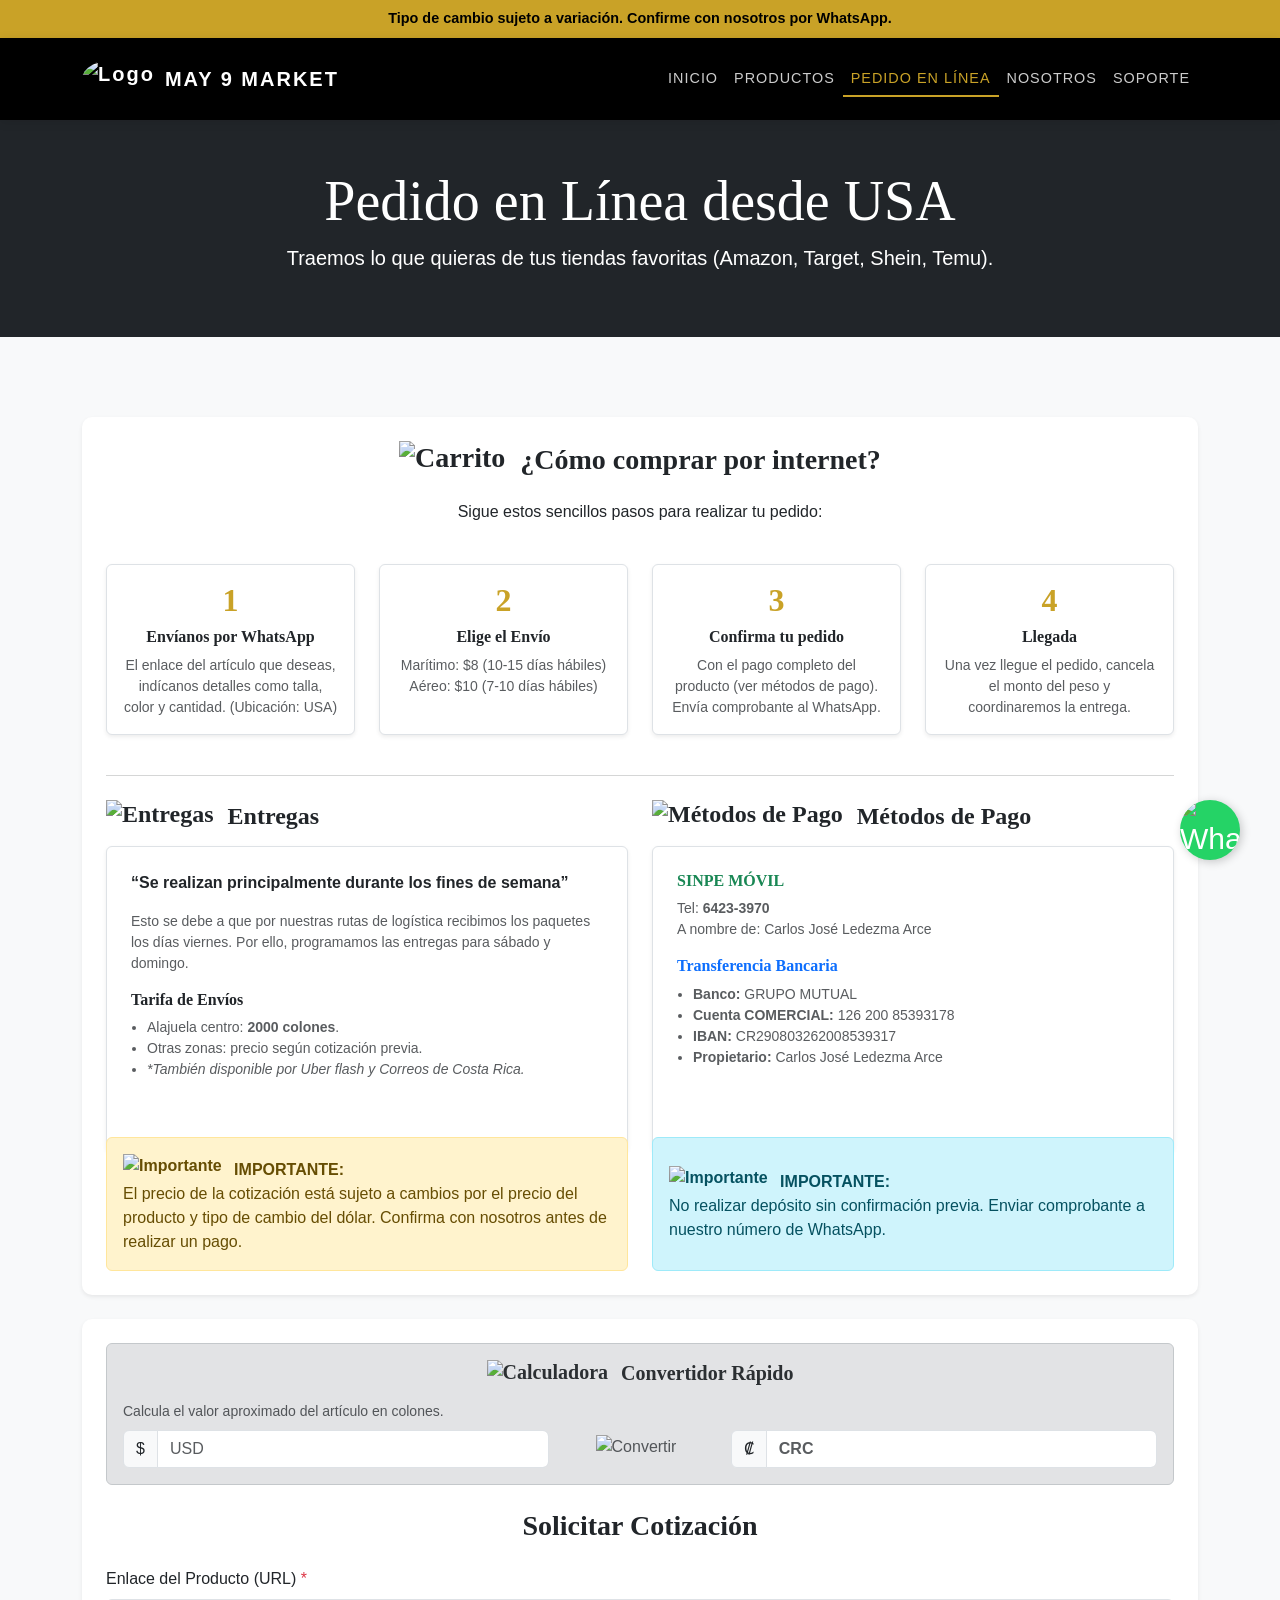
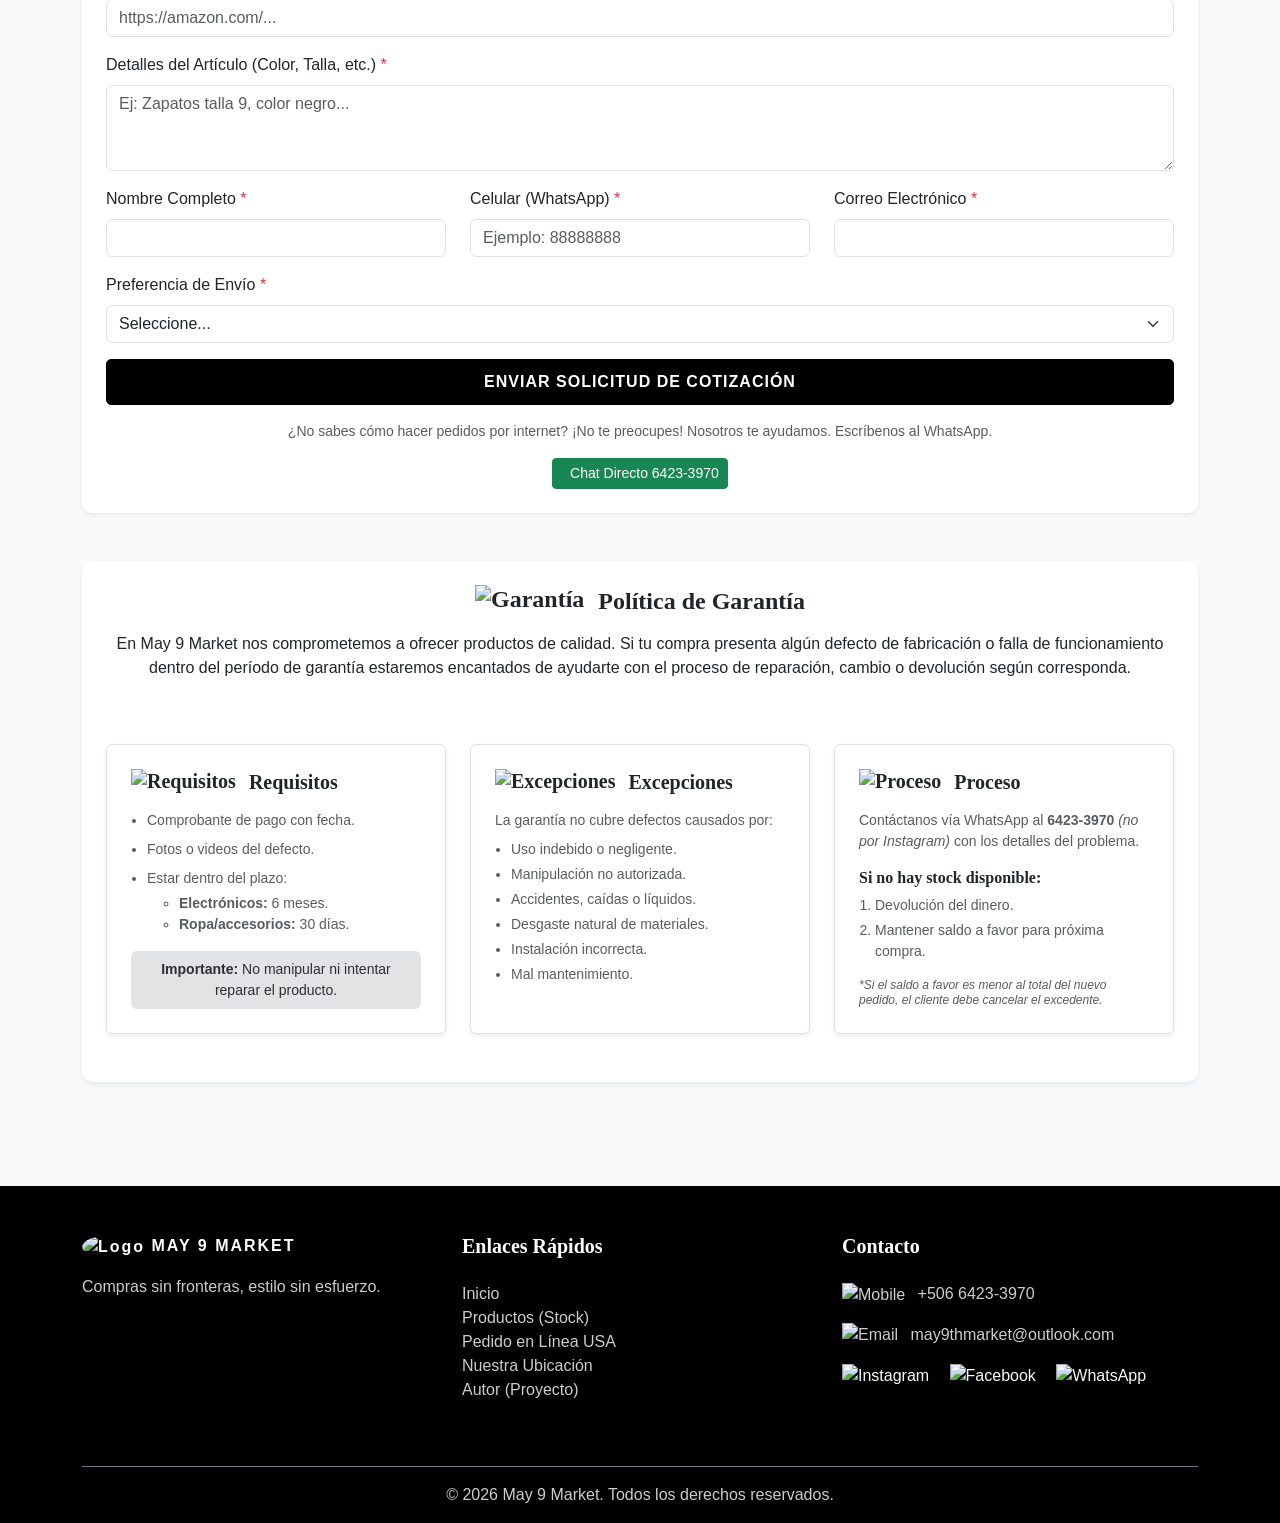
==== servicios.html @ 469572bf "Proyecto final completado May9Market website - FrontEnd" ====
<!DOCTYPE html>
<html lang="es">

<head>
    <meta charset="UTF-8">
    <meta name="viewport" content="width=device-width, initial-scale=1.0">
    <title>Pedido en Línea | May 9 Market</title>
    <!-- Favicon -->
    <link rel="icon" href="assets/img/M9MIcon.png" type="image/png">
    <!-- Bootstrap CSS -->
    <link href="https://cdn.jsdelivr.net/npm/bootstrap@5.3.0/dist/css/bootstrap.min.css" rel="stylesheet">
    <!-- Custom CSS -->
    <link rel="stylesheet" href="css/styles.css">
</head>

<body>

    <!-- Banner Superior -->
    <div id="exchange-rate-banner" class="exchange-rate-banner">
        <img src="" class="dynamic-icon-cargando banner-icon" style="display:none;" alt="Cargando"> <span id="banner-text">Cargando tipo de cambio...</span>
    </div>

    <!-- Navegación -->
    <nav class="navbar navbar-expand-lg navbar-dark sticky-top">
        <div class="container">
            <a class="navbar-brand" href="index.html">
                <img src="" class="dynamic-logo logo-img" alt="Logo">
                MAY 9 MARKET
            </a>
            <button class="navbar-toggler" type="button" data-bs-toggle="collapse" data-bs-target="#navbarNav">
                <span class="navbar-toggler-icon"></span>
            </button>
            <div class="collapse navbar-collapse justify-content-end" id="navbarNav">
                <ul class="navbar-nav">
                    <li class="nav-item"><a class="nav-link" href="index.html">Inicio</a></li>
                    <li class="nav-item"><a class="nav-link" href="productos.html">Productos</a></li>
                    <li class="nav-item"><a class="nav-link active" href="servicios.html">Pedido en Línea</a></li>
                    <li class="nav-item"><a class="nav-link" href="about.html">Nosotros</a></li>
                    <li class="nav-item"><a class="nav-link" href="soporte.html">Soporte</a></li>
                </ul>
            </div>
        </div>
    </nav>

    <main>
        <!-- Encabezado de Página -->
        <header id="header-servicios" class="bg-dark text-white text-center py-5 header-primary-relative">
            <div class="container position-relative z-1">
                <h1 class="display-4 font-secondary text-white">Pedido en Línea desde USA</h1>
                <p class="lead">Traemos lo que quieras de tus tiendas favoritas (Amazon, Target, Shein, Temu).</p>
            </div>
        </header>

        <section class="section-padding bg-light">
            <div class="container">
                <!-- Fila 1: Cómo comprar -->
                <div class="row justify-content-center mb-4">
                    <div class="w-100">
                        <div class="card card-custom p-4 border-0 shadow-sm text-center">
                            <h3 class="mb-4 text-center"><img id="icon-s2" class="servicios-icon" src="" alt="Carrito"> ¿Cómo comprar por internet?
                            </h3>
                            <p>Sigue estos sencillos pasos para realizar tu pedido:</p>
                            
                            <div class="row text-center mt-4 mb-2">
                                <div class="col-md-3 mb-3">
                                    <div class="p-3 bg-white rounded shadow-sm h-100 border fade-in-element">
                                        <h2 class="text-accent">1</h2>
                                        <h6 class="fw-bold">Envíanos por WhatsApp</h6>
                                        <p class="small text-muted mb-0">El enlace del artículo que deseas, indícanos detalles como talla, color y cantidad. (Ubicación: USA)</p>
                                    </div>
                                </div>
                                <div class="col-md-3 mb-3">
                                    <div class="p-3 bg-white rounded shadow-sm h-100 border fade-in-element">
                                        <h2 class="text-accent">2</h2>
                                        <h6 class="fw-bold">Elige el Envío</h6>
                                        <p class="small text-muted mb-0">Marítimo: $8 (10-15 días hábiles)<br>Aéreo: $10 (7-10 días hábiles)</p>
                                    </div>
                                </div>
                                <div class="col-md-3 mb-3">
                                    <div class="p-3 bg-white rounded shadow-sm h-100 border fade-in-element">
                                        <h2 class="text-accent">3</h2>
                                        <h6 class="fw-bold">Confirma tu pedido</h6>
                                        <p class="small text-muted mb-0">Con el pago completo del producto (ver métodos de pago). Envía comprobante al WhatsApp.</p>
                                    </div>
                                </div>
                                <div class="col-md-3 mb-3">
                                    <div class="p-3 bg-white rounded shadow-sm h-100 border fade-in-element">
                                        <h2 class="text-accent">4</h2>
                                        <h6 class="fw-bold">Llegada</h6>
                                        <p class="small text-muted mb-0">Una vez llegue el pedido, cancela el monto del peso y coordinaremos la entrega.</p>
                                    </div>
                                </div>
                            </div>

                            <hr class="my-3 text-muted">

                            <div class="row text-start mt-2">
                                <div class="col-md-6 mb-4">
                                    <h4 class="mb-3 text-center text-md-start"><img id="icon-s3" class="servicios-icon" src="" alt="Entregas"> Entregas</h4>
                                    <div class="p-4 bg-white rounded shadow-sm h-100 border fade-in-element">
                                        <p><strong>“Se realizan principalmente durante los fines de semana”</strong></p>
                                        <p class="small text-muted mb-3">Esto se debe a que por nuestras rutas de logística recibimos los paquetes los días viernes. Por ello, programamos las entregas para sábado y domingo.</p>
                                        <h6 class="fw-bold">Tarifa de Envíos</h6>
                                        <ul class="small text-muted ps-3 mb-0">
                                            <li>Alajuela centro: <strong>2000 colones</strong>.</li>
                                            <li>Otras zonas: precio según cotización previa.</li>
                                            <li><em>*También disponible por Uber flash y Correos de Costa Rica.</em></li>
                                        </ul>
                                    </div>
                                </div>
                                
                                <div class="col-md-6 mb-4">
                                    <h4 class="mb-3 text-center text-md-start"><img id="icon-s4" class="servicios-icon" src="" alt="Métodos de Pago"> Métodos de Pago</h4>
                                    <div class="p-4 bg-white rounded shadow-sm h-100 border fade-in-element">
                                        <h6 class="fw-bold text-success">SINPE MÓVIL</h6>
                                        <p class="small text-muted mb-3">Tel: <strong>6423-3970</strong><br>A nombre de: Carlos José Ledezma Arce</p>
                                        
                                        <h6 class="fw-bold text-primary">Transferencia Bancaria</h6>
                                        <ul class="small text-muted ps-3 mb-0">
                                            <li><strong>Banco:</strong> GRUPO MUTUAL</li>
                                            <li><strong>Cuenta COMERCIAL:</strong> 126 200 85393178</li>
                                            <li><strong>IBAN:</strong> CR290803262008539317</li>
                                            <li><strong>Propietario:</strong> Carlos José Ledezma Arce</li>
                                        </ul>
                                    </div>
                                </div>
                            </div>

                            <div class="row mt-2 fade-in-element text-start">
                                <div class="col-md-6 mb-3 mb-md-0">
                                    <div class="alert alert-warning h-100 d-flex flex-column justify-content-center m-0">
                                        <strong><img id="icon-s5" class="servicios-icon" src="" alt="Importante"> IMPORTANTE:</strong> El precio de la cotización está sujeto a cambios por el precio del producto y tipo de cambio del dólar. Confirma con nosotros antes de realizar un pago.
                                    </div>
                                </div>
                                <div class="col-md-6">
                                    <div class="alert alert-info h-100 d-flex flex-column justify-content-center m-0">
                                        <strong><img id="icon-s6" class="servicios-icon" src="" alt="Importante"> IMPORTANTE:</strong> No realizar depósito sin confirmación previa. Enviar comprobante a nuestro número de WhatsApp.
                                    </div>
                                </div>
                            </div>
                        </div>
                    </div>
                </div>

                <!-- Fila 2: Formulario de Cotización -->
                <div class="row justify-content-center mb-5 fade-in-element">
                    <div class="w-100">
                        <div class="card card-custom p-4 border-0 shadow-sm bg-white">
                            <!-- Calculadora rápida -->
                            <div class="alert alert-secondary p-3 mb-4 fade-in-element">
                                <h5 class="mb-3 text-center"><img id="icon-s7" class="servicios-icon" src="" alt="Calculadora"> Convertidor Rápido</h5>
                                <p class="small text-muted mb-2">Calcula el valor aproximado del artículo en colones.
                                </p>
                                <div class="row g-2 align-items-center">
                                    <div class="col-sm-5">
                                        <div class="input-group">
                                            <span class="input-group-text">$</span>
                                            <input type="number" id="calc_usd" class="form-control" placeholder="USD">
                                        </div>
                                    </div>
                                    <div class="col-sm-2 text-center text-muted">
                                        <img id="icon-s8" class="servicios-icon" src="" alt="Convertir">
                                    </div>
                                    <div class="col-sm-5">
                                        <div class="input-group">
                                            <span class="input-group-text">₡</span>
                                            <input type="text" id="calc_crc"
                                                class="form-control bg-white text-dark fw-bold" placeholder="CRC"
                                                readonly>
                                        </div>
                                    </div>
                                </div>
                            </div>

                            <h3 class="mb-4 text-center">Solicitar Cotización</h3>
                            <!-- Usando un action falso o mailto en JS-->
                            <form id="formCotizacion" class="needs-validation" novalidate>
                                <!-- Link del producto -->
                                <div class="mb-3">
                                    <label for="link_producto" class="form-label">Enlace del Producto (URL) <span class="text-danger">*</span></label>
                                    <input type="url" class="form-control" id="link_producto" name="link_producto" placeholder="https://amazon.com/..." required>
                                    <div class="invalid-feedback">Por favor ingrese un enlace válido.</div>
                                </div>

                                <!-- Detalles del artículo -->
                                <div class="mb-3">
                                    <label for="detalles_articulo" class="form-label">Detalles del Artículo (Color, Talla, etc.) <span class="text-danger">*</span></label>
                                    <textarea class="form-control" id="detalles_articulo" name="detalles_articulo" rows="3" placeholder="Ej: Zapatos talla 9, color negro..." required></textarea>
                                    <div class="invalid-feedback">Requerido.</div>
                                </div>

                                <div class="row mb-3">
                                    <!-- Nombre Completo -->
                                    <div class="col-md-4">
                                        <label for="nombre_completo" class="form-label">Nombre Completo <span class="text-danger">*</span></label>
                                        <input type="text" class="form-control" id="nombre_completo" name="nombre_completo" pattern="[A-Za-zÁÉÍÓÚÜÑáéíóúüñ\s]+" required>
                                        <div class="invalid-feedback">El nombre solo puede contener letras y espacios.</div>
                                    </div>
                                    <!-- Celular -->
                                    <div class="col-md-4">
                                        <label for="celular" class="form-label">Celular (WhatsApp) <span class="text-danger">*</span></label>
                                        <input type="tel" class="form-control" id="celular" name="celular" placeholder="Ejemplo: 88888888" required>
                                        <div class="invalid-feedback" id="celular-feedback">Debe contener exactamente 8 dígitos numéricos.</div>
                                    </div>
                                    <!-- Email -->
                                    <div class="col-md-4">
                                        <label for="email" class="form-label">Correo Electrónico <span class="text-danger">*</span></label>
                                        <input type="email" class="form-control" id="email" name="email" required>
                                        <div class="invalid-feedback">Ingrese una dirección de correo electrónico válida.</div>
                                    </div>
                                </div>

                                <div class="row mb-3">
                                    <!-- Tipo de Envío preferido -->
                                    <div class="col-md-12">
                                        <label class="form-label">Preferencia de Envío <span class="text-danger">*</span></label>
                                        <select class="form-select" name="tipo_envio" required>
                                            <option value="">Seleccione...</option>
                                            <option value="Aereo">Aéreo ($10 / 7-10 días)</option>
                                            <option value="Maritimo">Marítimo ($8 / 10-15 días)</option>
                                        </select>
                                        <div class="invalid-feedback">Seleccione una opción de envío.</div>
                                    </div>
                                </div>

                                <button type="submit" class="btn btn-custom w-100">Enviar Solicitud de
                                    Cotización</button>
                            </form>

                            <div class="text-center mt-3">
                                <p class="text-muted small">¿No sabes cómo hacer pedidos por internet? ¡No te preocupes!
                                    Nosotros te ayudamos. Escríbenos al WhatsApp.</p>
                                <a href="https://wa.me/50664233970" class="btn btn-success btn-sm" target="_blank"><img src="" class="btn-wa-icon"> Chat Directo
                                    6423-3970</a>
                            </div>
                        </div>
                    </div>
                </div>

                <!-- Fila 3: Política de Garantía -->
                <div class="row justify-content-center mb-4 fade-in-element">
                    <div class="w-100">
                        <div class="card card-custom p-4 border-0 shadow-sm text-center">
                            <h4 class="mb-3 text-center"><img id="icon-s9" class="servicios-icon" src="" alt="Garantía"> Política de Garantía</h4>
                            <p>En May 9 Market nos comprometemos a ofrecer productos de calidad. Si tu compra presenta
                                algún defecto de fabricación o falla de funcionamiento dentro del período de garantía
                                estaremos encantados de ayudarte con el proceso de reparación, cambio o devolución según
                                corresponda.</p>

                            <div class="row text-start mt-5">
                                <div class="col-md-4 mb-4">
                                    <div class="p-4 bg-white rounded shadow-sm h-100 border fade-in-element">
                                        <h5 class="fw-bold mb-3"><img id="icon-s10" class="servicios-icon" src="" alt="Requisitos"> Requisitos</h5>
                                        <ul class="small text-muted ps-3 mb-3">
                                            <li class="mb-2">Comprobante de pago con fecha.</li>
                                            <li class="mb-2">Fotos o videos del defecto.</li>
                                            <li class="mb-2">Estar dentro del plazo:
                                                <ul class="mt-1">
                                                    <li><strong>Electrónicos:</strong> 6 meses.</li>
                                                    <li><strong>Ropa/accesorios:</strong> 30 días.</li>
                                                </ul>
                                            </li>
                                        </ul>
                                        <div class="alert alert-secondary border-0 p-2 text-center small mb-0">
                                            <strong>Importante:</strong> No manipular ni intentar reparar el producto.
                                        </div>
                                    </div>
                                </div>
                                <div class="col-md-4 mb-4">
                                    <div class="p-4 bg-white rounded shadow-sm h-100 border fade-in-element">
                                        <h5 class="fw-bold mb-3"><img id="icon-s11" class="servicios-icon" src="" alt="Excepciones"> Excepciones</h5>
                                        <p class="small text-muted mb-2">La garantía no cubre defectos causados por:</p>
                                        <ul class="small text-muted ps-3 mb-0">
                                            <li class="mb-1">Uso indebido o negligente.</li>
                                            <li class="mb-1">Manipulación no autorizada.</li>
                                            <li class="mb-1">Accidentes, caídas o líquidos.</li>
                                            <li class="mb-1">Desgaste natural de materiales.</li>
                                            <li class="mb-1">Instalación incorrecta.</li>
                                            <li class="mb-1">Mal mantenimiento.</li>
                                        </ul>
                                    </div>
                                </div>
                                <div class="col-md-4 mb-4">
                                    <div class="p-4 bg-white rounded shadow-sm h-100 border fade-in-element">
                                        <h5 class="fw-bold mb-3"><img id="icon-s12" class="servicios-icon" src="" alt="Proceso"> Proceso</h5>
                                        <p class="small text-muted mb-3">Contáctanos vía WhatsApp al <strong>6423-3970</strong> <em>(no por Instagram)</em> con los detalles del problema.</p>
                                        
                                        <h6 class="fw-bold mb-2">Si no hay stock disponible:</h6>
                                        <ol class="small text-muted ps-3 mb-3">
                                            <li class="mb-1">Devolución del dinero.</li>
                                            <li class="mb-1">Mantener saldo a favor para próxima compra.</li>
                                        </ol>
                                        <p class="text-muted m-0" style="font-size: 0.75rem; line-height: 1.3;"><em>*Si el saldo a favor es menor al total del nuevo pedido, el cliente debe cancelar el excedente.</em></p>
                                    </div>
                                </div>
                            </div>
                        </div>
                    </div>
                </div>
            </div>
        </section>
    </main>

    <!-- Footer -->
    <footer class="footer">
        <div class="container">
            <div class="row">
                <div class="col-md-4 mb-4">
                    <a class="navbar-brand mb-3 d-inline-block" href="index.html">
                        <img src="" class="dynamic-logo logo-img" alt="Logo"> MAY 9 MARKET
                    </a>
                    <p>Compras sin fronteras, estilo sin esfuerzo.</p>
                </div>
                <div class="col-md-4 mb-4">
                    <h5>Enlaces Rápidos</h5>
                    <ul class="list-unstyled">
                        <li><a href="index.html">Inicio</a></li>
                        <li><a href="productos.html">Productos (Stock)</a></li>
                        <li><a href="servicios.html">Pedido en Línea USA</a></li>
                        <li><a href="mapa.html">Nuestra Ubicación</a></li>
                        <li><a href="autor.html">Autor (Proyecto)</a></li>
                    </ul>
                </div>
                <div class="col-md-4 mb-4">
                    <h5>Contacto</h5>
                    <p><img src="" id="footer-mobile-icon" alt="Mobile" class="footer-icon"> +506 6423-3970</p>
                    <p><img src="" id="footer-email-icon" alt="Email" class="footer-icon"> may9thmarket@outlook.com</p>
                    <div class="mt-3">
                        <a href="https://www.instagram.com/may9market?igsh=aWQzNGt3Z3YwbHpk&utm_source=qr" class="me-3 text-light text-decoration-none" target="_blank"><img src="" id="footer-ig-icon" alt="Instagram" class="footer-icon-social"></a>
                        <a href="https://www.facebook.com/share/1aMTm2pyvg/?mibextid=wwXIfr" class="me-3 text-light text-decoration-none" target="_blank"><img src="" id="footer-fb-icon" alt="Facebook" class="footer-icon-social"></a>
                        <a href="https://wa.me/message/YK66L6LZTTO3P1" class="text-light text-decoration-none" target="_blank"><img src="" id="footer-wa-icon" alt="WhatsApp" class="footer-icon-social"></a>
                    </div>
                </div>
            </div>
            <div class="text-center mt-4 border-top pt-3 border-secondary">
                <p class="mb-0">&copy; 2026 May 9 Market. Todos los derechos reservados.</p>
            </div>
        </div>
    </footer>

  
    <!-- Botón Flotante WhatsApp -->
    <a href="https://wa.me/50664233970" class="whatsapp-float text-decoration-none" target="_blank" title="Contáctanos por WhatsApp">
        <img src="" class="dynamic-icon-float-wa float-wa-img" alt="WhatsApp">
    </a>

    <!-- jQuery -->
    <script src="https://code.jquery.com/jquery-3.6.0.min.js"></script>
    <!-- Bootstrap JS -->
    <script src="https://cdn.jsdelivr.net/npm/bootstrap@5.3.0/dist/js/bootstrap.bundle.min.js"></script>
    <!-- Custom JS -->
    <script src="js/main.js"></script>
    <script src="js/servicios.js"></script>
</body>

</html>
---- css/styles.css ----
/* =========================================
   Variables Globales y Sistema de Diseño
========================================= */
:root {
  --color-primary: #000000;
  --color-secondary: #ffffff;
  --color-accent: #c9a227; /* Elegante tono dorado para contraste */
  --color-text-dark: #333333;
  --color-text-light: #f8f9fa;
  --color-bg-light: #fcfcfc;
  --color-bg-gray: #f4f4f4;
  --font-primary: Arial, Helvetica, sans-serif;
  --font-secondary: "Times New Roman", Times, serif; /* Para titulares elegantes */
  --transition-speed: 0.3s;
}

/* =========================================
   Reset y Estilos Base
========================================= */
html, body {
  height: 100%;
  font-family: var(--font-primary);
  background-color: var(--color-bg-light);
  color: var(--color-text-dark);
  scroll-behavior: smooth;
  display: flex;
  flex-direction: column;
}

/* Permitir que el main tome el espacio restante para que el footer quede abajo */
main {
  flex: 1 0 auto;
}

h1, h2, h3, h4, h5, h6 {
  font-family: var(--font-secondary);
  font-weight: 700;
}

/* =========================================
   Navegación (Header)
========================================= */
.navbar {
  background-color: var(--color-primary);
  padding: 1rem 2rem;
  box-shadow: 0 2px 10px rgba(0,0,0,0.1);
}

.navbar-brand {
  font-family: var(--font-primary);
  font-weight: 900;
  letter-spacing: 2px;
  color: var(--color-secondary) !important;
  display: flex;
  align-items: center;
  gap: 10px;
}

.navbar-brand .logo-circle {
  width: 40px;
  height: 40px;
  border: 2px solid var(--color-secondary);
  border-radius: 50%;
  display: flex;
  justify-content: center;
  align-items: center;
  font-weight: bold;
  font-size: 1.2rem;
}

.nav-link {
  color: #cccccc !important;
  text-transform: uppercase;
  font-size: 0.9rem;
  letter-spacing: 1px;
  transition: color var(--transition-speed);
  position: relative;
}

.nav-link:hover, .nav-link.active {
  color: var(--color-accent) !important;
}

.nav-link::after {
  content: '';
  position: absolute;
  width: 0;
  height: 2px;
  background-color: var(--color-accent);
  bottom: 0;
  left: 0;
  transition: width var(--transition-speed);
}

.nav-link:hover::after, .nav-link.active::after {
  width: 100%;
}

/* =========================================
   Hero Section / Carrusel
========================================= */
.carousel-item {
  height: 60vh;
  min-height: 400px;
  background-color: #111;
  color: white;
  position: relative;
}

.carousel-overlay {
  position: absolute;
  top: 0; left: 0; right: 0; bottom: 0;
  background: rgba(0,0,0,0.6);
  display: flex;
  flex-direction: column;
  justify-content: center;
  align-items: center;
  text-align: center;
  padding: 20px;
}

.carousel-item img {
  object-fit: cover;
  height: 100%;
  width: 100%;
  opacity: 0.5;
}

.hero-slogan {
  font-size: 3rem;
  font-weight: bold;
  margin-bottom: 20px;
  text-shadow: 2px 2px 4px rgba(0,0,0,0.5);
}

/* =========================================
   Tarjetas y Elementos UI
========================================= */
.card-custom {
  border: none;
  border-radius: 10px;
  overflow: hidden;
  box-shadow: 0 5px 15px rgba(0,0,0,0.05);
  transition: transform var(--transition-speed), box-shadow var(--transition-speed);
}

.card-custom:hover {
  transform: translateY(-5px);
  box-shadow: 0 10px 25px rgba(0,0,0,0.1);
}

.btn-custom {
  background-color: var(--color-primary);
  color: var(--color-secondary);
  border: 1px solid var(--color-primary);
  padding: 10px 20px;
  border-radius: 5px;
  text-transform: uppercase;
  font-weight: 600;
  letter-spacing: 1px;
  transition: all var(--transition-speed);
}

.btn-custom:hover {
  background-color: transparent;
  color: var(--color-primary);
}

/* =========================================
   Footer
========================================= */
.footer {
  background-color: var(--color-primary);
  color: #ccc;
  padding: 3rem 0 1rem;
  flex-shrink: 0;
}

.footer h5 {
  color: var(--color-secondary);
  margin-bottom: 1.5rem;
}

.footer a {
  color: #ccc;
  text-decoration: none;
  transition: color var(--transition-speed);
}

.footer a:hover {
  color: var(--color-accent);
}

/* =========================================
   Botón Flotante WhatsApp
========================================= */
.whatsapp-float {
  position: fixed;
  width: 60px;
  height: 60px;
  bottom: 40px;
  right: 40px;
  background-color: #25d366;
  color: #FFF;
  border-radius: 50px;
  text-align: center;
  font-size: 30px;
  box-shadow: 2px 2px 10px rgba(0,0,0,0.2);
  z-index: 1000;
  display: flex;
  justify-content: center;
  align-items: center;
  text-decoration: none;
  transition: transform var(--transition-speed);
  overflow: hidden; /* Para que la imagen se recorte exactamente con el borde curvo */
}

.whatsapp-float:hover {
  transform: scale(1.1);
  color: #FFF;
}

/* =========================================
   Utilidades
========================================= */
.text-accent {
  color: var(--color-accent);
}

.bg-gray {
  background-color: var(--color-bg-gray);
}

.section-padding {
  padding: 5rem 0;
}

.exchange-rate-banner {
  background-color: var(--color-accent);
  color: var(--color-primary);
  text-align: center;
  padding: 8px;
  font-weight: bold;
  font-size: 0.9rem;
}

/* =========================================
   Clases Utilitarias
========================================= */

/* --- Iconos --- */
.icon-md {
  font-size: 1.5em;
}

.icon-lg {
  font-size: 3rem;
}

.icon-md-margin {
  font-size: 1.5em;
  margin-right: 10px;
}

/* --- Encabezados y Headers --- */
.header-primary-relative {
  background-color: var(--color-primary);
  position: relative;
}

/* Imagen de fondo para sección Nosotros */
.hero-bg-about {
  background-size: cover;
  background-position: center;
  position: relative;
}

/* Imagen de fondo para sección Productos */
.hero-bg-productos {
  background-size: cover;
  background-position: center;
  position: relative;
}

/* Capas de opacidad para encabezados con imagen */
.overlay-70 {
  opacity: 0.7;
}

.overlay-80 {
  opacity: 0.8;
}

/* --- Contenedores Específicos --- */

/* Ajuste de ancho para las tarjetas de Pedido en Línea */
.container-pedido {
  width: 100%;
}

/* --- Estilos para la Página del Autor --- */
.main-content-autor {
  min-height: calc(100vh - 200px);
}

.author-img-profile {
  width: 150px;
  height: 150px;
  object-fit: cover;
  border: 4px solid var(--color-accent);
}

/* --- Estilos de Iconos Dinamicos --- */
.logo-img { height: 40px; width: auto; border-radius: 50%; object-fit: contain; }
.footer-icon { width: 20px; height: 20px; margin-right: 8px; object-fit: contain; }
.footer-icon-social { width: 30px; height: 30px; object-fit: contain; transition: transform var(--transition-speed); }
.footer-icon-social:hover { transform: scale(1.2); }
.float-wa-img {
  width: 100%;
  height: 100%;
  object-fit: cover; /* Asegura que la imagen rellene el circulo a la perfección */
}

/* Ícono de WhatsApp en botones */
.btn-wa-icon {
  height: 20px;
  width: auto;
  margin-right: 5px;
  object-fit: contain;
}

/* Íconos dinámicos en servicios.html */
.servicios-icon {
  height: 28px;
  width: auto;
  margin-right: 8px;
  object-fit: contain;
  vertical-align: text-bottom;
}

/* Íconos dinámicos en about.html */
.about-icon {
  height: 48px;
  width: auto;
  margin-bottom: 1rem;
  object-fit: contain;
  display: inline-block;
}

/* Íconos dinámicos en autor.html */
.autor-icon {
  height: 24px;
  width: auto;
  object-fit: contain;
  vertical-align: middle;
}

.banner-icon { height: 20px; width: auto; margin-right: 8px; object-fit: contain; vertical-align: middle; display: inline-block; }

/* =========================================
   Estilos del Mapa (mapa.html)
========================================= */
/* Contenedor principal del mapa de Google Maps */
#map {
    height: 500px;
    width: 100%;
    border-radius: 10px;
}
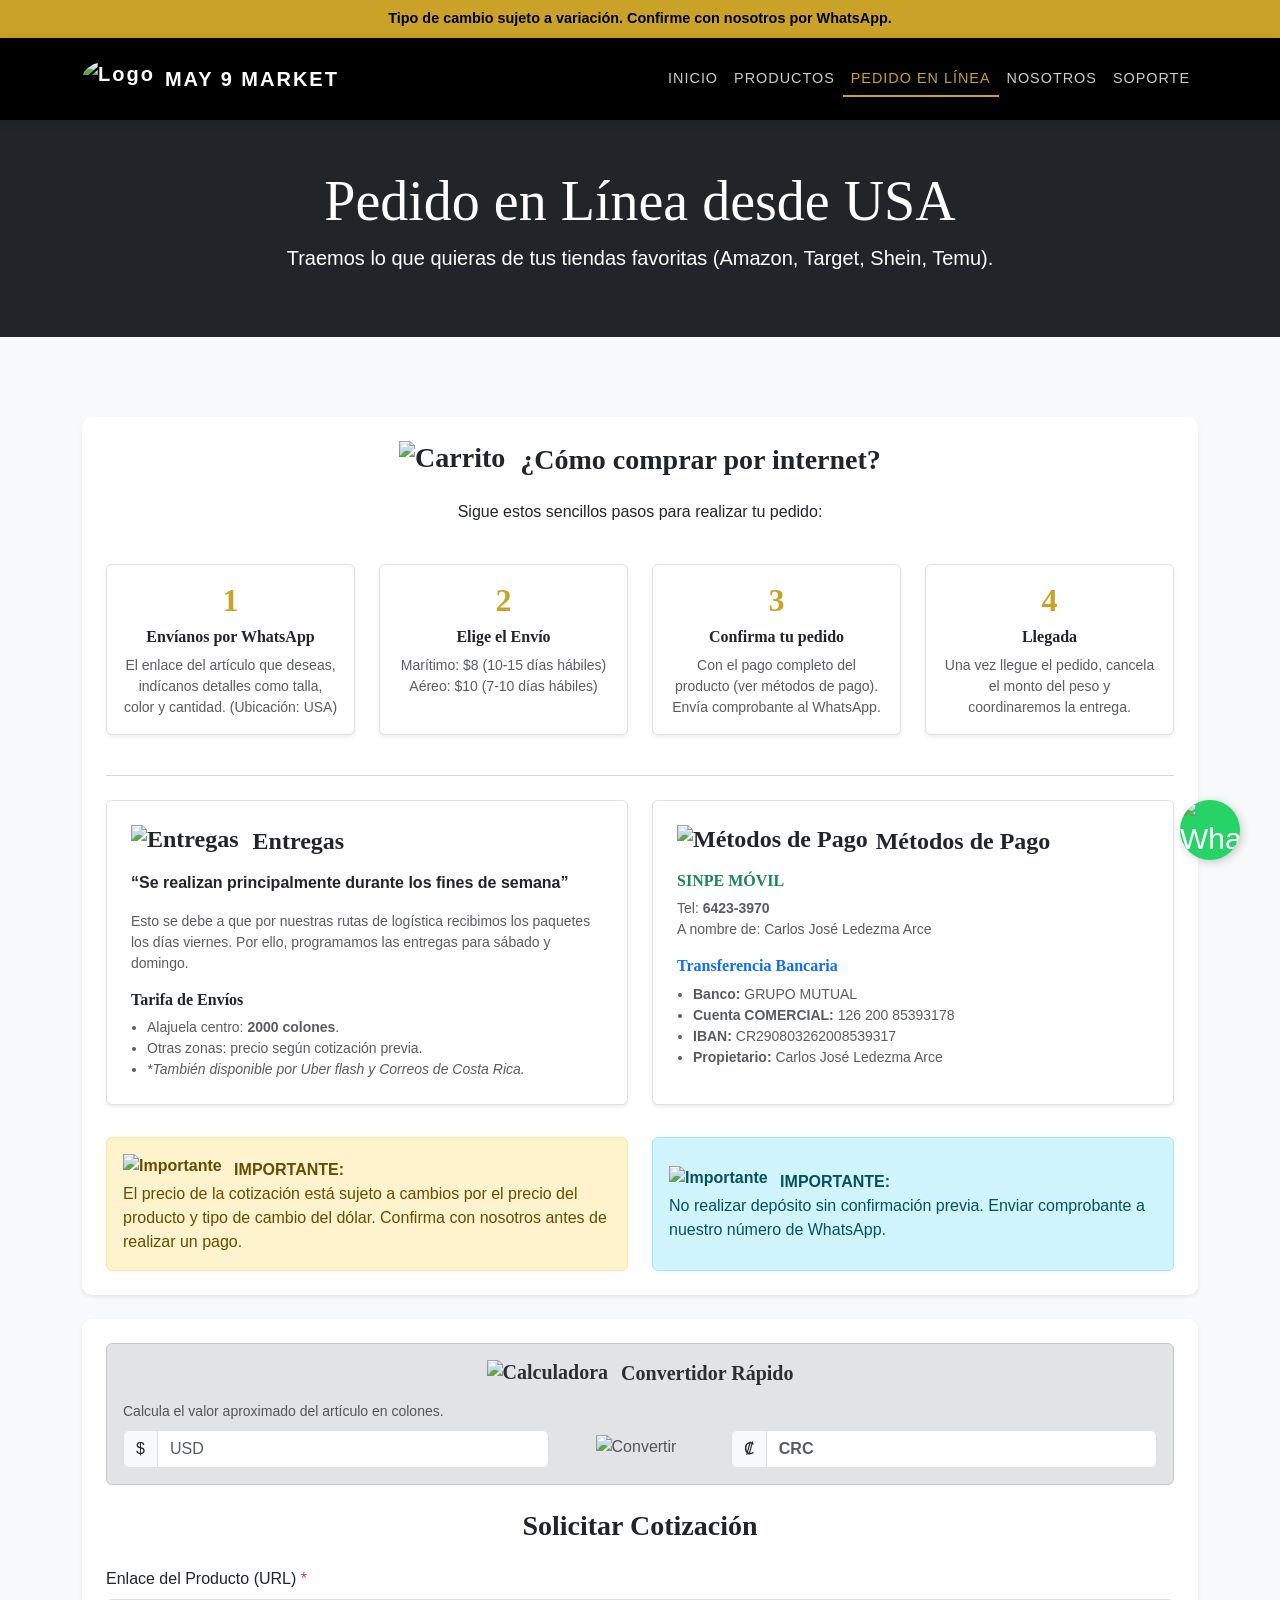
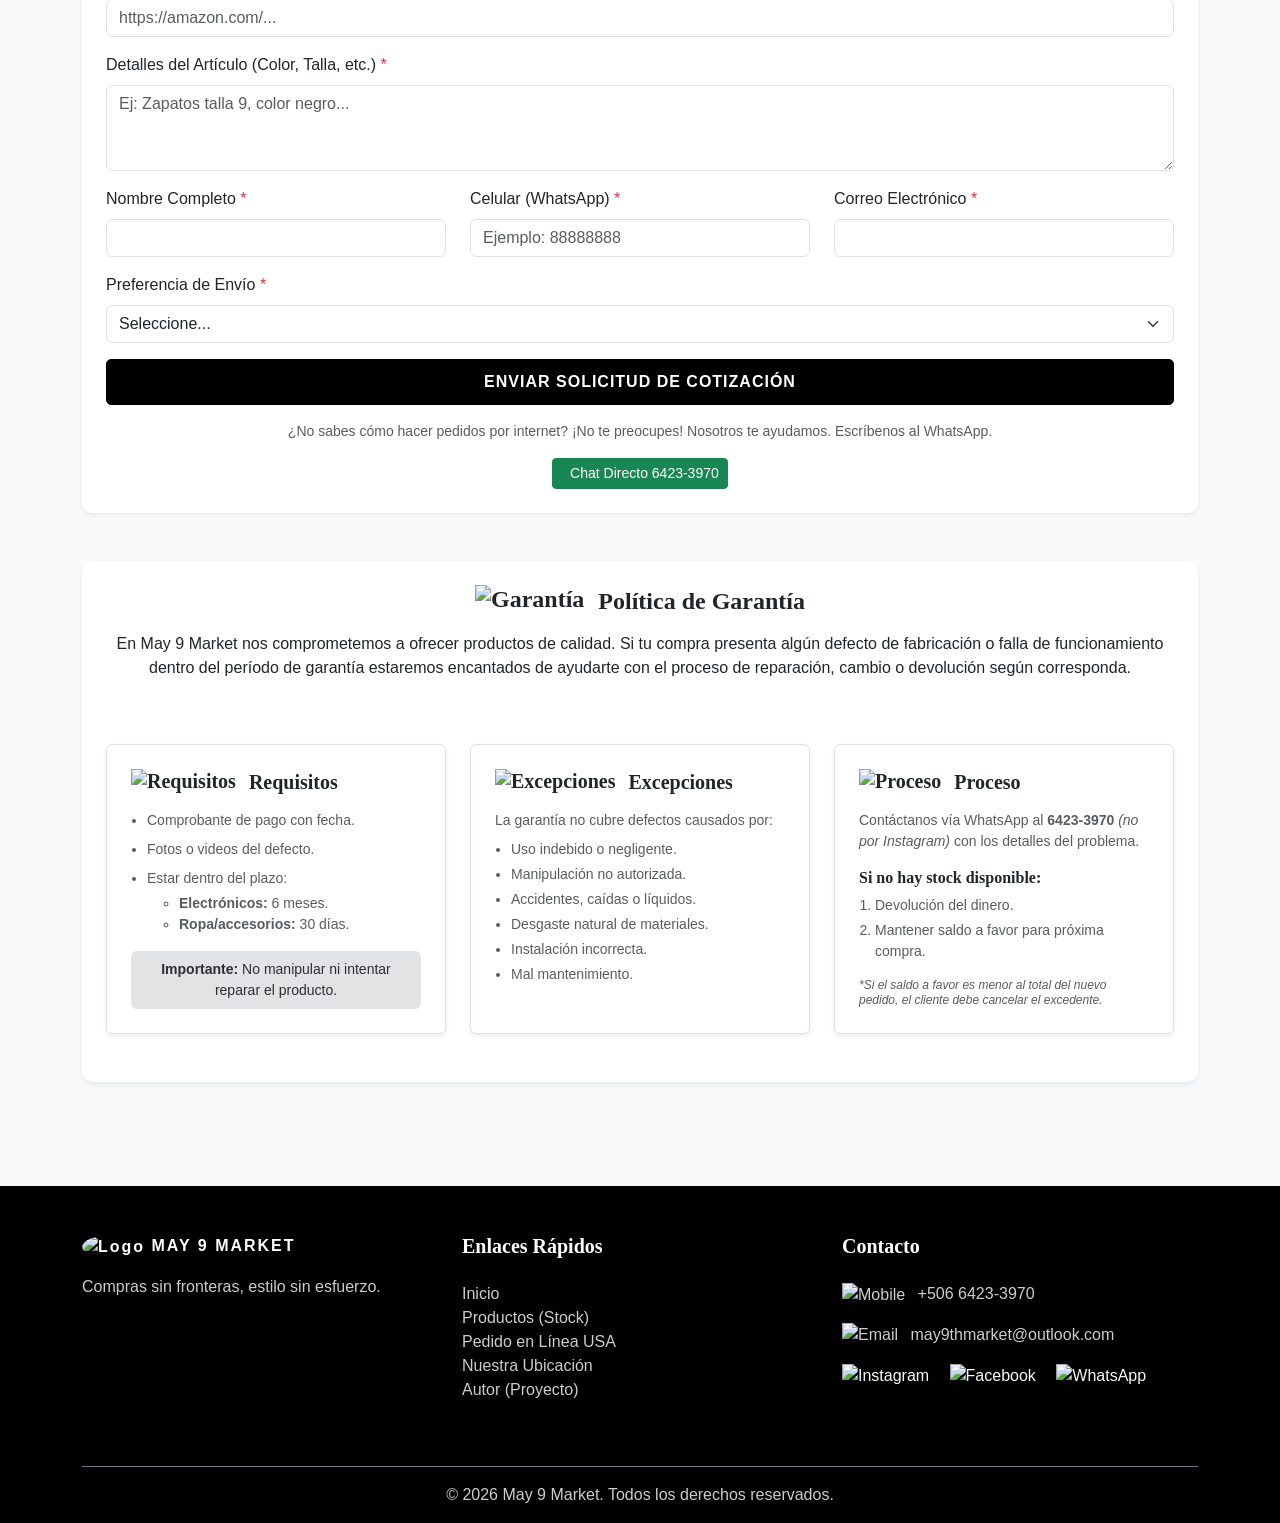
==== commit 0c5eea93: "Mejoras Se mejoro el formateo y se mejoro el maquetado" ====
--- a/servicios.html
+++ b/servicios.html
@@ -17,7 +17,8 @@
 
     <!-- Banner Superior -->
     <div id="exchange-rate-banner" class="exchange-rate-banner">
-        <img src="" class="dynamic-icon-cargando banner-icon" style="display:none;" alt="Cargando"> <span id="banner-text">Cargando tipo de cambio...</span>
+        <img src="" class="dynamic-icon-cargando banner-icon" style="display:none;" alt="Cargando"> <span
+            id="banner-text">Cargando tipo de cambio...</span>
     </div>
 
     <!-- Navegación -->
@@ -57,37 +58,42 @@
                 <div class="row justify-content-center mb-4">
                     <div class="w-100">
                         <div class="card card-custom p-4 border-0 shadow-sm text-center">
-                            <h3 class="mb-4 text-center"><img id="icon-s2" class="servicios-icon" src="" alt="Carrito"> ¿Cómo comprar por internet?
+                            <h3 class="mb-4 text-center"><img id="icon-s2" class="servicios-icon" src="" alt="Carrito">
+                                ¿Cómo comprar por internet?
                             </h3>
                             <p>Sigue estos sencillos pasos para realizar tu pedido:</p>
-                            
+
                             <div class="row text-center mt-4 mb-2">
                                 <div class="col-md-3 mb-3">
                                     <div class="p-3 bg-white rounded shadow-sm h-100 border fade-in-element">
                                         <h2 class="text-accent">1</h2>
                                         <h6 class="fw-bold">Envíanos por WhatsApp</h6>
-                                        <p class="small text-muted mb-0">El enlace del artículo que deseas, indícanos detalles como talla, color y cantidad. (Ubicación: USA)</p>
+                                        <p class="small text-muted mb-0">El enlace del artículo que deseas, indícanos
+                                            detalles como talla, color y cantidad. (Ubicación: USA)</p>
                                     </div>
                                 </div>
                                 <div class="col-md-3 mb-3">
                                     <div class="p-3 bg-white rounded shadow-sm h-100 border fade-in-element">
                                         <h2 class="text-accent">2</h2>
                                         <h6 class="fw-bold">Elige el Envío</h6>
-                                        <p class="small text-muted mb-0">Marítimo: $8 (10-15 días hábiles)<br>Aéreo: $10 (7-10 días hábiles)</p>
+                                        <p class="small text-muted mb-0">Marítimo: $8 (10-15 días hábiles)<br>Aéreo: $10
+                                            (7-10 días hábiles)</p>
                                     </div>
                                 </div>
                                 <div class="col-md-3 mb-3">
                                     <div class="p-3 bg-white rounded shadow-sm h-100 border fade-in-element">
                                         <h2 class="text-accent">3</h2>
                                         <h6 class="fw-bold">Confirma tu pedido</h6>
-                                        <p class="small text-muted mb-0">Con el pago completo del producto (ver métodos de pago). Envía comprobante al WhatsApp.</p>
+                                        <p class="small text-muted mb-0">Con el pago completo del producto (ver métodos
+                                            de pago). Envía comprobante al WhatsApp.</p>
                                     </div>
                                 </div>
                                 <div class="col-md-3 mb-3">
                                     <div class="p-3 bg-white rounded shadow-sm h-100 border fade-in-element">
                                         <h2 class="text-accent">4</h2>
                                         <h6 class="fw-bold">Llegada</h6>
-                                        <p class="small text-muted mb-0">Una vez llegue el pedido, cancela el monto del peso y coordinaremos la entrega.</p>
+                                        <p class="small text-muted mb-0">Una vez llegue el pedido, cancela el monto del
+                                            peso y coordinaremos la entrega.</p>
                                     </div>
                                 </div>
                             </div>
@@ -96,25 +102,30 @@
 
                             <div class="row text-start mt-2">
                                 <div class="col-md-6 mb-4">
-                                    <h4 class="mb-3 text-center text-md-start"><img id="icon-s3" class="servicios-icon" src="" alt="Entregas"> Entregas</h4>
                                     <div class="p-4 bg-white rounded shadow-sm h-100 border fade-in-element">
+                                        <h4 class="mb-3 text-center text-md-start"><img id="icon-s3" class="servicios-icon"
+                                            src="" alt="Entregas"> Entregas</h4>
                                         <p><strong>“Se realizan principalmente durante los fines de semana”</strong></p>
-                                        <p class="small text-muted mb-3">Esto se debe a que por nuestras rutas de logística recibimos los paquetes los días viernes. Por ello, programamos las entregas para sábado y domingo.</p>
+                                        <p class="small text-muted mb-3">Esto se debe a que por nuestras rutas de
+                                            logística recibimos los paquetes los días viernes. Por ello, programamos las
+                                            entregas para sábado y domingo.</p>
                                         <h6 class="fw-bold">Tarifa de Envíos</h6>
                                         <ul class="small text-muted ps-3 mb-0">
                                             <li>Alajuela centro: <strong>2000 colones</strong>.</li>
                                             <li>Otras zonas: precio según cotización previa.</li>
-                                            <li><em>*También disponible por Uber flash y Correos de Costa Rica.</em></li>
+                                            <li><em>*También disponible por Uber flash y Correos de Costa Rica.</em>
+                                            </li>
                                         </ul>
                                     </div>
                                 </div>
-                                
+
                                 <div class="col-md-6 mb-4">
-                                    <h4 class="mb-3 text-center text-md-start"><img id="icon-s4" class="servicios-icon" src="" alt="Métodos de Pago"> Métodos de Pago</h4>
                                     <div class="p-4 bg-white rounded shadow-sm h-100 border fade-in-element">
+                                        <h4 class="mb-3 mt-4 mt-md-0 text-center text-md-start"><img id="icon-s4" class="servicios-icon" src="" alt="Métodos de Pago">Métodos de Pago</h4>
                                         <h6 class="fw-bold text-success">SINPE MÓVIL</h6>
-                                        <p class="small text-muted mb-3">Tel: <strong>6423-3970</strong><br>A nombre de: Carlos José Ledezma Arce</p>
-                                        
+                                        <p class="small text-muted mb-3">Tel: <strong>6423-3970</strong><br>A nombre de:
+                                            Carlos José Ledezma Arce</p>
+
                                         <h6 class="fw-bold text-primary">Transferencia Bancaria</h6>
                                         <ul class="small text-muted ps-3 mb-0">
                                             <li><strong>Banco:</strong> GRUPO MUTUAL</li>
@@ -128,13 +139,19 @@
 
                             <div class="row mt-2 fade-in-element text-start">
                                 <div class="col-md-6 mb-3 mb-md-0">
-                                    <div class="alert alert-warning h-100 d-flex flex-column justify-content-center m-0">
-                                        <strong><img id="icon-s5" class="servicios-icon" src="" alt="Importante"> IMPORTANTE:</strong> El precio de la cotización está sujeto a cambios por el precio del producto y tipo de cambio del dólar. Confirma con nosotros antes de realizar un pago.
+                                    <div
+                                        class="alert alert-warning h-100 d-flex flex-column justify-content-center m-0">
+                                        <strong><img id="icon-s5" class="servicios-icon" src="" alt="Importante">
+                                            IMPORTANTE:</strong> El precio de la cotización está sujeto a cambios por el
+                                        precio del producto y tipo de cambio del dólar. Confirma con nosotros antes de
+                                        realizar un pago.
                                     </div>
                                 </div>
                                 <div class="col-md-6">
                                     <div class="alert alert-info h-100 d-flex flex-column justify-content-center m-0">
-                                        <strong><img id="icon-s6" class="servicios-icon" src="" alt="Importante"> IMPORTANTE:</strong> No realizar depósito sin confirmación previa. Enviar comprobante a nuestro número de WhatsApp.
+                                        <strong><img id="icon-s6" class="servicios-icon" src="" alt="Importante">
+                                            IMPORTANTE:</strong> No realizar depósito sin confirmación previa. Enviar
+                                        comprobante a nuestro número de WhatsApp.
                                     </div>
                                 </div>
                             </div>
@@ -148,7 +165,8 @@
                         <div class="card card-custom p-4 border-0 shadow-sm bg-white">
                             <!-- Calculadora rápida -->
                             <div class="alert alert-secondary p-3 mb-4 fade-in-element">
-                                <h5 class="mb-3 text-center"><img id="icon-s7" class="servicios-icon" src="" alt="Calculadora"> Convertidor Rápido</h5>
+                                <h5 class="mb-3 text-center"><img id="icon-s7" class="servicios-icon" src=""
+                                        alt="Calculadora"> Convertidor Rápido</h5>
                                 <p class="small text-muted mb-2">Calcula el valor aproximado del artículo en colones.
                                 </p>
                                 <div class="row g-2 align-items-center">
@@ -177,43 +195,56 @@
                             <form id="formCotizacion" class="needs-validation" novalidate>
                                 <!-- Link del producto -->
                                 <div class="mb-3">
-                                    <label for="link_producto" class="form-label">Enlace del Producto (URL) <span class="text-danger">*</span></label>
-                                    <input type="url" class="form-control" id="link_producto" name="link_producto" placeholder="https://amazon.com/..." required>
+                                    <label for="link_producto" class="form-label">Enlace del Producto (URL) <span
+                                            class="text-danger">*</span></label>
+                                    <input type="url" class="form-control" id="link_producto" name="link_producto"
+                                        placeholder="https://amazon.com/..." required>
                                     <div class="invalid-feedback">Por favor ingrese un enlace válido.</div>
                                 </div>
 
                                 <!-- Detalles del artículo -->
                                 <div class="mb-3">
-                                    <label for="detalles_articulo" class="form-label">Detalles del Artículo (Color, Talla, etc.) <span class="text-danger">*</span></label>
-                                    <textarea class="form-control" id="detalles_articulo" name="detalles_articulo" rows="3" placeholder="Ej: Zapatos talla 9, color negro..." required></textarea>
+                                    <label for="detalles_articulo" class="form-label">Detalles del Artículo (Color,
+                                        Talla, etc.) <span class="text-danger">*</span></label>
+                                    <textarea class="form-control" id="detalles_articulo" name="detalles_articulo"
+                                        rows="3" placeholder="Ej: Zapatos talla 9, color negro..." required></textarea>
                                     <div class="invalid-feedback">Requerido.</div>
                                 </div>
 
                                 <div class="row mb-3">
                                     <!-- Nombre Completo -->
                                     <div class="col-md-4">
-                                        <label for="nombre_completo" class="form-label">Nombre Completo <span class="text-danger">*</span></label>
-                                        <input type="text" class="form-control" id="nombre_completo" name="nombre_completo" pattern="[A-Za-zÁÉÍÓÚÜÑáéíóúüñ\s]+" required>
-                                        <div class="invalid-feedback">El nombre solo puede contener letras y espacios.</div>
+                                        <label for="nombre_completo" class="form-label">Nombre Completo <span
+                                                class="text-danger">*</span></label>
+                                        <input type="text" class="form-control" id="nombre_completo"
+                                            name="nombre_completo" pattern="[A-Za-zÁÉÍÓÚÜÑáéíóúüñ\s]+" required>
+                                        <div class="invalid-feedback">El nombre solo puede contener letras y espacios.
+                                        </div>
                                     </div>
                                     <!-- Celular -->
                                     <div class="col-md-4">
-                                        <label for="celular" class="form-label">Celular (WhatsApp) <span class="text-danger">*</span></label>
-                                        <input type="tel" class="form-control" id="celular" name="celular" placeholder="Ejemplo: 88888888" required>
-                                        <div class="invalid-feedback" id="celular-feedback">Debe contener exactamente 8 dígitos numéricos.</div>
+                                        <label for="celular" class="form-label">Celular (WhatsApp) <span
+                                                class="text-danger">*</span></label>
+                                        <input type="tel" class="form-control" id="celular" name="celular"
+                                            placeholder="Ejemplo: 88888888" required>
+                                        <div class="invalid-feedback" id="celular-feedback">Debe contener exactamente 8
+                                            dígitos numéricos.</div>
                                     </div>
                                     <!-- Email -->
                                     <div class="col-md-4">
-                                        <label for="email" class="form-label">Correo Electrónico <span class="text-danger">*</span></label>
+                                        <label for="email" class="form-label">Correo Electrónico <span
+                                                class="text-danger">*</span></label>
                                         <input type="email" class="form-control" id="email" name="email" required>
-                                        <div class="invalid-feedback">Ingrese una dirección de correo electrónico válida.</div>
+                                        <div class="invalid-feedback">Ingrese una dirección de correo electrónico
+                                            válida.</div>
                                     </div>
                                 </div>
 
                                 <div class="row mb-3">
                                     <!-- Tipo de Envío preferido -->
                                     <div class="col-md-12">
-                                        <label class="form-label">Preferencia de Envío <span class="text-danger">*</span></label>
+                                        <label class="form-label">Preferencia de Envío <span
+                                                class="text-danger">*</span></label>
                                         <select class="form-select" name="tipo_envio" required>
                                             <option value="">Seleccione...</option>
                                             <option value="Aereo">Aéreo ($10 / 7-10 días)</option>
@@ -230,7 +261,8 @@
                             <div class="text-center mt-3">
                                 <p class="text-muted small">¿No sabes cómo hacer pedidos por internet? ¡No te preocupes!
                                     Nosotros te ayudamos. Escríbenos al WhatsApp.</p>
-                                <a href="https://wa.me/50664233970" class="btn btn-success btn-sm" target="_blank"><img src="" class="btn-wa-icon"> Chat Directo
+                                <a href="https://wa.me/50664233970" class="btn btn-success btn-sm" target="_blank"><img
+                                        src="" class="btn-wa-icon"> Chat Directo
                                     6423-3970</a>
                             </div>
                         </div>
@@ -241,7 +273,8 @@
                 <div class="row justify-content-center mb-4 fade-in-element">
                     <div class="w-100">
                         <div class="card card-custom p-4 border-0 shadow-sm text-center">
-                            <h4 class="mb-3 text-center"><img id="icon-s9" class="servicios-icon" src="" alt="Garantía"> Política de Garantía</h4>
+                            <h4 class="mb-3 text-center"><img id="icon-s9" class="servicios-icon" src="" alt="Garantía">
+                                Política de Garantía</h4>
                             <p>En May 9 Market nos comprometemos a ofrecer productos de calidad. Si tu compra presenta
                                 algún defecto de fabricación o falla de funcionamiento dentro del período de garantía
                                 estaremos encantados de ayudarte con el proceso de reparación, cambio o devolución según
@@ -250,7 +283,8 @@
                             <div class="row text-start mt-5">
                                 <div class="col-md-4 mb-4">
                                     <div class="p-4 bg-white rounded shadow-sm h-100 border fade-in-element">
-                                        <h5 class="fw-bold mb-3"><img id="icon-s10" class="servicios-icon" src="" alt="Requisitos"> Requisitos</h5>
+                                        <h5 class="fw-bold mb-3"><img id="icon-s10" class="servicios-icon" src=""
+                                                alt="Requisitos"> Requisitos</h5>
                                         <ul class="small text-muted ps-3 mb-3">
                                             <li class="mb-2">Comprobante de pago con fecha.</li>
                                             <li class="mb-2">Fotos o videos del defecto.</li>
@@ -268,7 +302,8 @@
                                 </div>
                                 <div class="col-md-4 mb-4">
                                     <div class="p-4 bg-white rounded shadow-sm h-100 border fade-in-element">
-                                        <h5 class="fw-bold mb-3"><img id="icon-s11" class="servicios-icon" src="" alt="Excepciones"> Excepciones</h5>
+                                        <h5 class="fw-bold mb-3"><img id="icon-s11" class="servicios-icon" src=""
+                                                alt="Excepciones"> Excepciones</h5>
                                         <p class="small text-muted mb-2">La garantía no cubre defectos causados por:</p>
                                         <ul class="small text-muted ps-3 mb-0">
                                             <li class="mb-1">Uso indebido o negligente.</li>
@@ -282,15 +317,20 @@
                                 </div>
                                 <div class="col-md-4 mb-4">
                                     <div class="p-4 bg-white rounded shadow-sm h-100 border fade-in-element">
-                                        <h5 class="fw-bold mb-3"><img id="icon-s12" class="servicios-icon" src="" alt="Proceso"> Proceso</h5>
-                                        <p class="small text-muted mb-3">Contáctanos vía WhatsApp al <strong>6423-3970</strong> <em>(no por Instagram)</em> con los detalles del problema.</p>
-                                        
+                                        <h5 class="fw-bold mb-3"><img id="icon-s12" class="servicios-icon" src=""
+                                                alt="Proceso"> Proceso</h5>
+                                        <p class="small text-muted mb-3">Contáctanos vía WhatsApp al
+                                            <strong>6423-3970</strong> <em>(no por Instagram)</em> con los detalles del
+                                            problema.</p>
+
                                         <h6 class="fw-bold mb-2">Si no hay stock disponible:</h6>
                                         <ol class="small text-muted ps-3 mb-3">
                                             <li class="mb-1">Devolución del dinero.</li>
                                             <li class="mb-1">Mantener saldo a favor para próxima compra.</li>
                                         </ol>
-                                        <p class="text-muted m-0" style="font-size: 0.75rem; line-height: 1.3;"><em>*Si el saldo a favor es menor al total del nuevo pedido, el cliente debe cancelar el excedente.</em></p>
+                                        <p class="text-muted m-0" style="font-size: 0.75rem; line-height: 1.3;"><em>*Si
+                                                el saldo a favor es menor al total del nuevo pedido, el cliente debe
+                                                cancelar el excedente.</em></p>
                                     </div>
                                 </div>
                             </div>
@@ -326,9 +366,15 @@
                     <p><img src="" id="footer-mobile-icon" alt="Mobile" class="footer-icon"> +506 6423-3970</p>
                     <p><img src="" id="footer-email-icon" alt="Email" class="footer-icon"> may9thmarket@outlook.com</p>
                     <div class="mt-3">
-                        <a href="https://www.instagram.com/may9market?igsh=aWQzNGt3Z3YwbHpk&utm_source=qr" class="me-3 text-light text-decoration-none" target="_blank"><img src="" id="footer-ig-icon" alt="Instagram" class="footer-icon-social"></a>
-                        <a href="https://www.facebook.com/share/1aMTm2pyvg/?mibextid=wwXIfr" class="me-3 text-light text-decoration-none" target="_blank"><img src="" id="footer-fb-icon" alt="Facebook" class="footer-icon-social"></a>
-                        <a href="https://wa.me/message/YK66L6LZTTO3P1" class="text-light text-decoration-none" target="_blank"><img src="" id="footer-wa-icon" alt="WhatsApp" class="footer-icon-social"></a>
+                        <a href="https://www.instagram.com/may9market?igsh=aWQzNGt3Z3YwbHpk&utm_source=qr"
+                            class="me-3 text-light text-decoration-none" target="_blank"><img src="" id="footer-ig-icon"
+                                alt="Instagram" class="footer-icon-social"></a>
+                        <a href="https://www.facebook.com/share/1aMTm2pyvg/?mibextid=wwXIfr"
+                            class="me-3 text-light text-decoration-none" target="_blank"><img src="" id="footer-fb-icon"
+                                alt="Facebook" class="footer-icon-social"></a>
+                        <a href="https://wa.me/message/YK66L6LZTTO3P1" class="text-light text-decoration-none"
+                            target="_blank"><img src="" id="footer-wa-icon" alt="WhatsApp"
+                                class="footer-icon-social"></a>
                     </div>
                 </div>
             </div>
@@ -338,9 +384,10 @@
         </div>
     </footer>
 
-  
+
     <!-- Botón Flotante WhatsApp -->
-    <a href="https://wa.me/50664233970" class="whatsapp-float text-decoration-none" target="_blank" title="Contáctanos por WhatsApp">
+    <a href="https://wa.me/50664233970" class="whatsapp-float text-decoration-none" target="_blank"
+        title="Contáctanos por WhatsApp">
         <img src="" class="dynamic-icon-float-wa float-wa-img" alt="WhatsApp">
     </a>
 
@@ -353,4 +400,4 @@
     <script src="js/servicios.js"></script>
 </body>
 
-</html>+</html>
